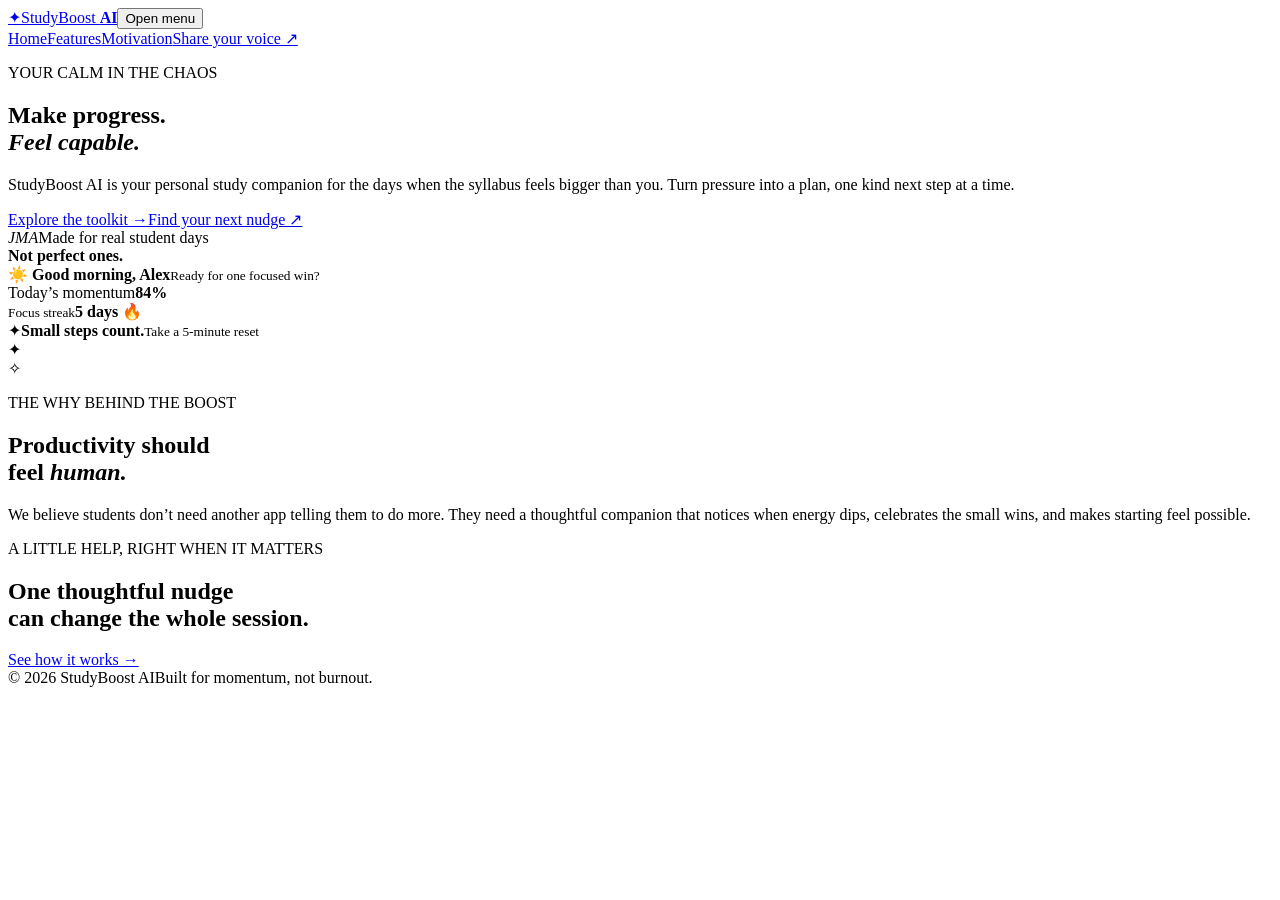
==== index.html @ 9d174f4b "Add files via upload" ====
<!doctype html><html lang="en"><head><meta charset="UTF-8"><meta name="viewport" content="width=device-width,initial-scale=1"><meta name="description" content="StudyBoost AI helps stressed students build calm, consistent study momentum."><title>StudyBoost AI | Calm progress</title><link rel="stylesheet" href="site.css"></head><body><header class="site-header"><nav class="nav shell" aria-label="Primary navigation"><a class="brand" href="index.html"><span class="brand-mark">✦</span>StudyBoost <b>AI</b></a><button class="menu-toggle" aria-expanded="false" aria-controls="site-menu"><span></span><span></span><span></span><span class="sr-only">Open menu</span></button><div class="nav-links" id="site-menu"><a class="active" href="index.html">Home</a><a href="features.html">Features</a><a href="motivation.html">Motivation</a><a class="nav-cta" href="motivation.html#share-quote">Share your voice ↗</a></div></nav></header><main><section class="hero shell"><div class="hero-copy"><p class="eyebrow">YOUR CALM IN THE CHAOS <span></span></p><h1>Make progress.<br><em>Feel capable.</em></h1><p class="hero-text">StudyBoost AI is your personal study companion for the days when the syllabus feels bigger than you. Turn pressure into a plan, one kind next step at a time.</p><div class="hero-actions"><a class="button primary" href="features.html">Explore the toolkit <span>→</span></a><a class="text-link" href="motivation.html">Find your next nudge ↗</a></div><div class="trust-row"><span class="avatars"><i>J</i><i>M</i><i>A</i></span><span>Made for real student days<br><strong>Not perfect ones.</strong></span></div></div><div class="hero-art" aria-label="Illustration of a student study dashboard" role="img"><div class="glow-orb"></div><div class="note note-one">☀️ <b>Good morning, Alex</b><small>Ready for one focused win?</small></div><div class="dashboard-card"><div class="dash-top"><span>Today’s momentum</span><strong>84%</strong></div><div class="progress"><span></span></div><div class="dash-row"><div class="mini-chart"><i></i><i></i><i></i><i></i><i></i><i></i><i></i></div><div><small>Focus streak</small><b>5 days 🔥</b></div></div></div><div class="note note-two"><span>✦</span><b>Small steps count.</b><small>Take a 5-minute reset</small></div><div class="sparkle sparkle-one">✦</div><div class="sparkle sparkle-two">✧</div></div></section><section class="mission shell"><p class="eyebrow">THE WHY BEHIND THE BOOST <span></span></p><div class="mission-grid"><h2>Productivity should<br>feel <em>human.</em></h2><p>We believe students don’t need another app telling them to do more. They need a thoughtful companion that notices when energy dips, celebrates the small wins, and makes starting feel possible.</p></div></section><section class="home-band"><div class="shell band-inner"><div><p class="eyebrow">A LITTLE HELP, RIGHT WHEN IT MATTERS <span></span></p><h2>One thoughtful nudge<br>can change the whole session.</h2></div><a class="button light" href="features.html">See how it works <span>→</span></a></div></section></main><footer class="footer shell"><span>© 2026 StudyBoost AI</span><span>Built for momentum, not burnout.</span></footer><script src="site.js"></script></body></html>
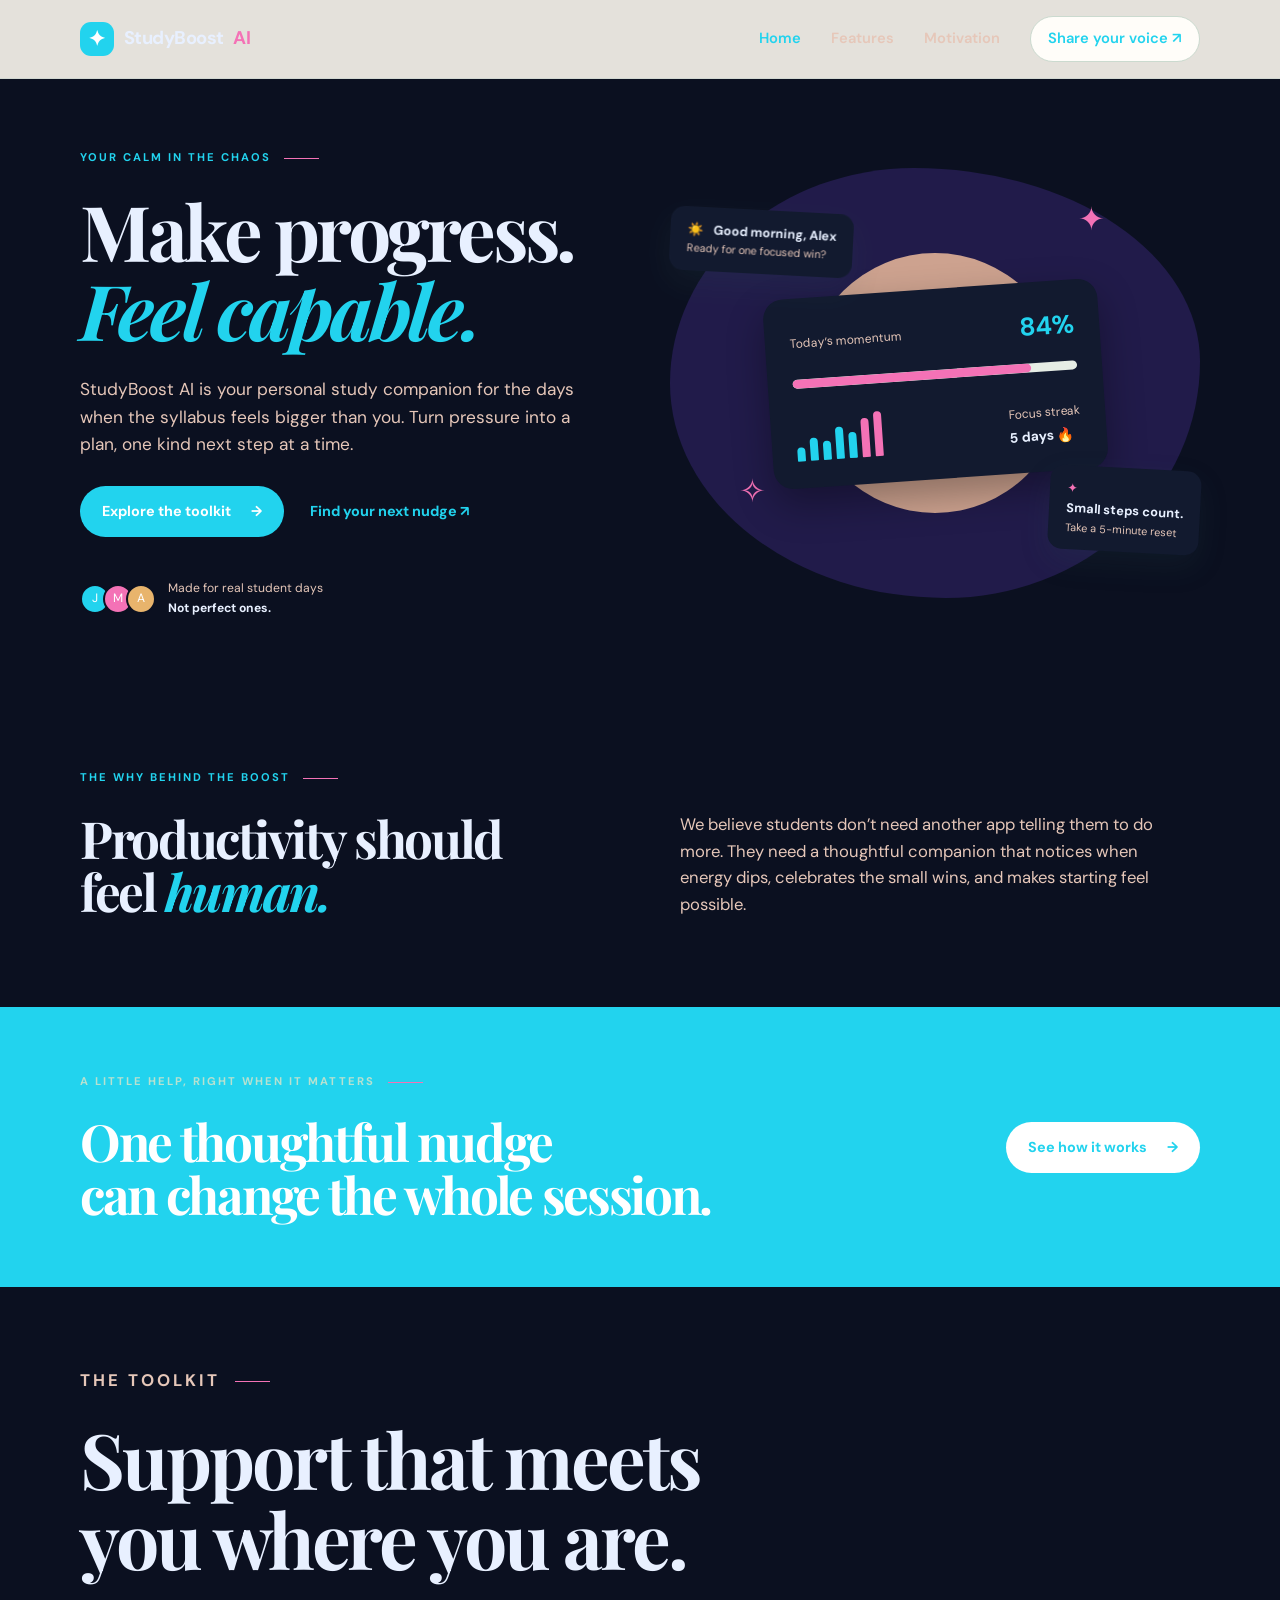
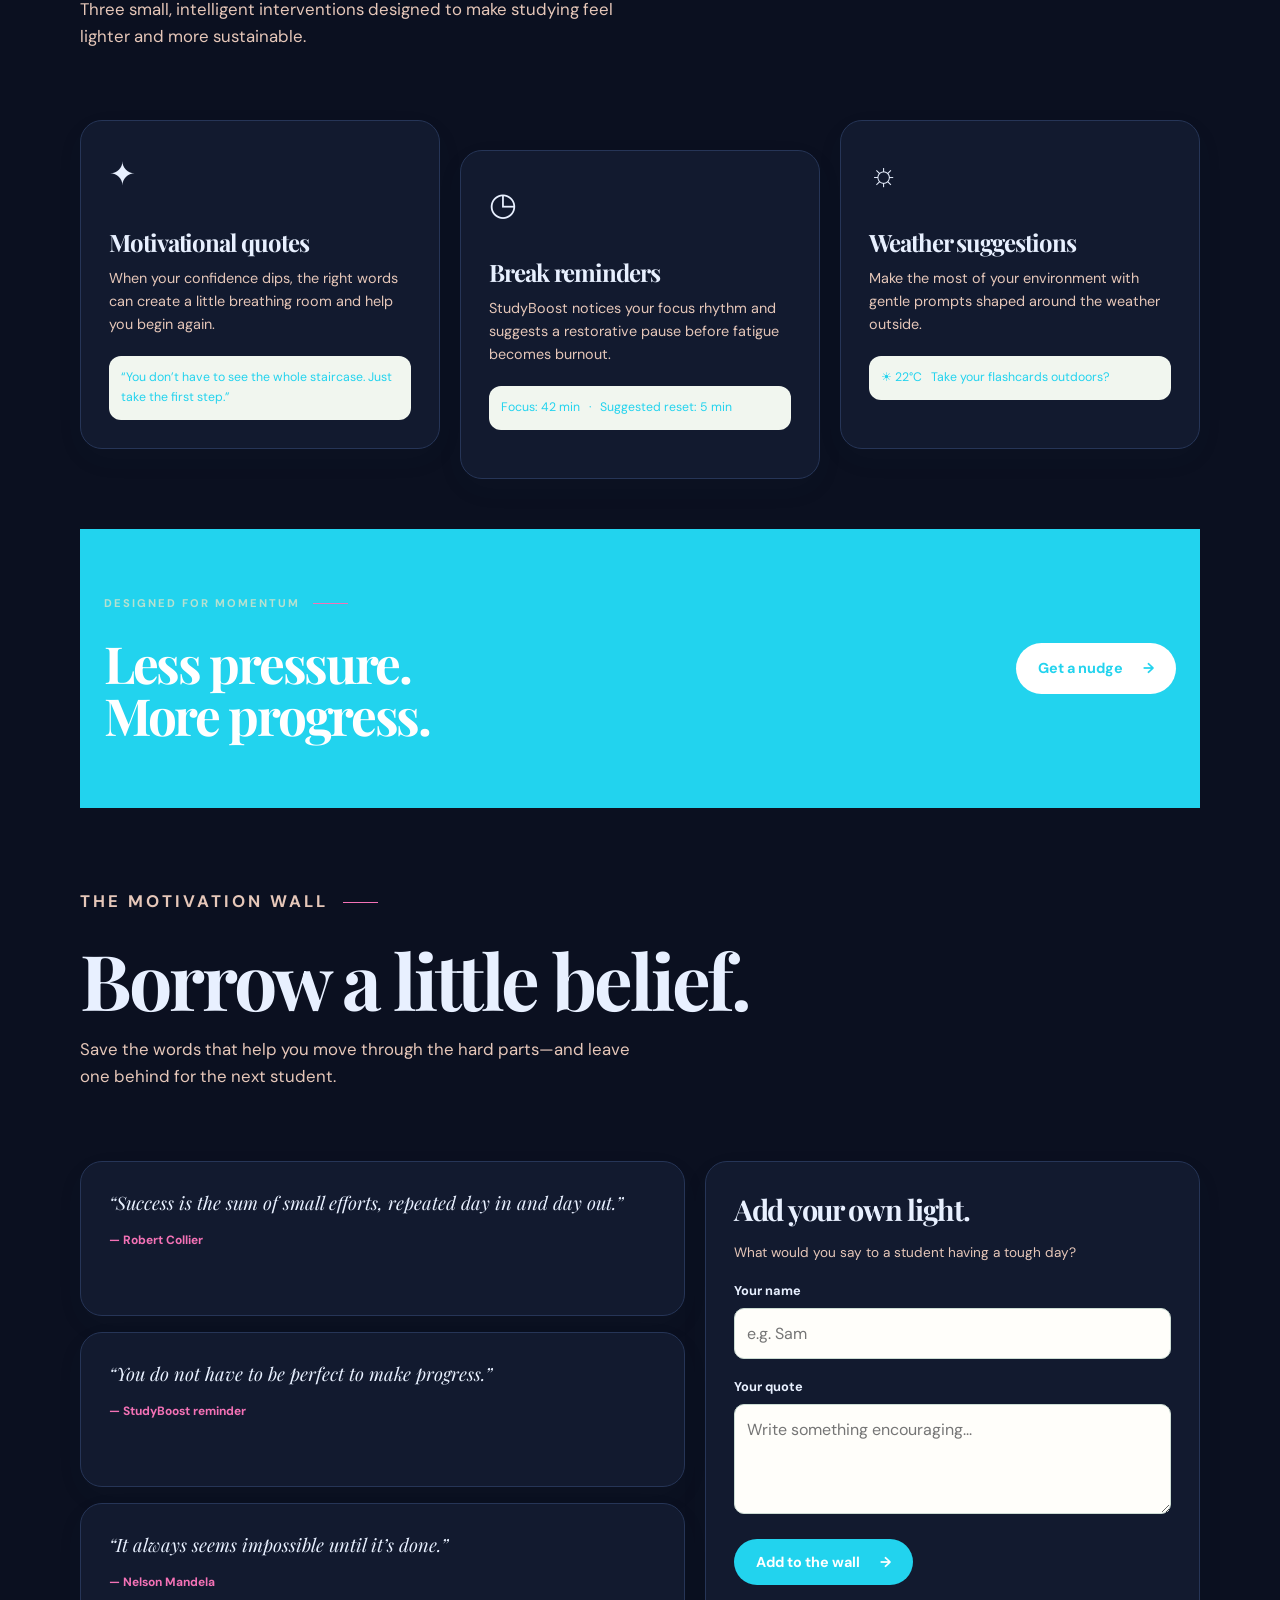
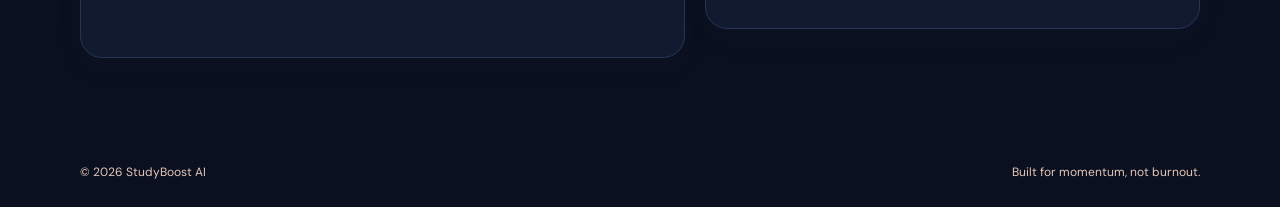
==== commit 3e5a4756: "Add files via upload" ====
--- a/index.html
+++ b/index.html
@@ -1 +1,40 @@
-<!doctype html><html lang="en"><head><meta charset="UTF-8"><meta name="viewport" content="width=device-width,initial-scale=1"><meta name="description" content="StudyBoost AI helps stressed students build calm, consistent study momentum."><title>StudyBoost AI | Calm progress</title><link rel="stylesheet" href="site.css"></head><body><header class="site-header"><nav class="nav shell" aria-label="Primary navigation"><a class="brand" href="index.html"><span class="brand-mark">✦</span>StudyBoost <b>AI</b></a><button class="menu-toggle" aria-expanded="false" aria-controls="site-menu"><span></span><span></span><span></span><span class="sr-only">Open menu</span></button><div class="nav-links" id="site-menu"><a class="active" href="index.html">Home</a><a href="features.html">Features</a><a href="motivation.html">Motivation</a><a class="nav-cta" href="motivation.html#share-quote">Share your voice ↗</a></div></nav></header><main><section class="hero shell"><div class="hero-copy"><p class="eyebrow">YOUR CALM IN THE CHAOS <span></span></p><h1>Make progress.<br><em>Feel capable.</em></h1><p class="hero-text">StudyBoost AI is your personal study companion for the days when the syllabus feels bigger than you. Turn pressure into a plan, one kind next step at a time.</p><div class="hero-actions"><a class="button primary" href="features.html">Explore the toolkit <span>→</span></a><a class="text-link" href="motivation.html">Find your next nudge ↗</a></div><div class="trust-row"><span class="avatars"><i>J</i><i>M</i><i>A</i></span><span>Made for real student days<br><strong>Not perfect ones.</strong></span></div></div><div class="hero-art" aria-label="Illustration of a student study dashboard" role="img"><div class="glow-orb"></div><div class="note note-one">☀️ <b>Good morning, Alex</b><small>Ready for one focused win?</small></div><div class="dashboard-card"><div class="dash-top"><span>Today’s momentum</span><strong>84%</strong></div><div class="progress"><span></span></div><div class="dash-row"><div class="mini-chart"><i></i><i></i><i></i><i></i><i></i><i></i><i></i></div><div><small>Focus streak</small><b>5 days 🔥</b></div></div></div><div class="note note-two"><span>✦</span><b>Small steps count.</b><small>Take a 5-minute reset</small></div><div class="sparkle sparkle-one">✦</div><div class="sparkle sparkle-two">✧</div></div></section><section class="mission shell"><p class="eyebrow">THE WHY BEHIND THE BOOST <span></span></p><div class="mission-grid"><h2>Productivity should<br>feel <em>human.</em></h2><p>We believe students don’t need another app telling them to do more. They need a thoughtful companion that notices when energy dips, celebrates the small wins, and makes starting feel possible.</p></div></section><section class="home-band"><div class="shell band-inner"><div><p class="eyebrow">A LITTLE HELP, RIGHT WHEN IT MATTERS <span></span></p><h2>One thoughtful nudge<br>can change the whole session.</h2></div><a class="button light" href="features.html">See how it works <span>→</span></a></div></section></main><footer class="footer shell"><span>© 2026 StudyBoost AI</span><span>Built for momentum, not burnout.</span></footer><script src="site.js"></script></body></html>+<!doctype html>
+<html lang="en">
+<head>
+	<meta charset="UTF-8">
+	<meta name="viewport" content="width=device-width,initial-scale=1">
+	<meta name="description" content="StudyBoost AI helps stressed students build calm, consistent study momentum.">
+	<title>StudyBoost AI | Calm progress</title>
+	<link rel="stylesheet" href="site.css">
+</head>
+<body>
+	<header class="site-header">
+		<nav class="nav shell" aria-label="Primary navigation">
+			<a class="brand" href="#home"><span class="brand-mark">✦</span>StudyBoost <b>AI</b></a>
+			<button class="menu-toggle" aria-expanded="false" aria-controls="site-menu"><span></span><span></span><span></span><span class="sr-only">Open menu</span></button>
+			<div class="nav-links" id="site-menu">
+				<a class="active" href="#home">Home</a><a href="#features">Features</a><a href="#motivation">Motivation</a><a class="nav-cta" href="#share-quote">Share your voice ↗</a>
+			</div>
+		</nav>
+	</header>
+	<main>
+		<section class="hero shell" id="home">
+			<div class="hero-copy"><p class="eyebrow">YOUR CALM IN THE CHAOS <span></span></p><h1>Make progress.<br><em>Feel capable.</em></h1><p class="hero-text">StudyBoost AI is your personal study companion for the days when the syllabus feels bigger than you. Turn pressure into a plan, one kind next step at a time.</p><div class="hero-actions"><a class="button primary" href="#features">Explore the toolkit <span>→</span></a><a class="text-link" href="#motivation">Find your next nudge ↗</a></div><div class="trust-row"><span class="avatars"><i>J</i><i>M</i><i>A</i></span><span>Made for real student days<br><strong>Not perfect ones.</strong></span></div></div>
+			<div class="hero-art" aria-label="Illustration of a student study dashboard" role="img"><div class="glow-orb"></div><div class="note note-one">☀️ <b>Good morning, Alex</b><small>Ready for one focused win?</small></div><div class="dashboard-card"><div class="dash-top"><span>Today’s momentum</span><strong>84%</strong></div><div class="progress"><span></span></div><div class="dash-row"><div class="mini-chart"><i></i><i></i><i></i><i></i><i></i><i></i><i></i></div><div><small>Focus streak</small><b>5 days 🔥</b></div></div></div><div class="note note-two"><span>✦</span><b>Small steps count.</b><small>Take a 5-minute reset</small></div><div class="sparkle sparkle-one">✦</div><div class="sparkle sparkle-two">✧</div></div>
+		</section>
+		<section class="mission shell"><p class="eyebrow">THE WHY BEHIND THE BOOST <span></span></p><div class="mission-grid"><h2>Productivity should<br>feel <em>human.</em></h2><p>We believe students don’t need another app telling them to do more. They need a thoughtful companion that notices when energy dips, celebrates the small wins, and makes starting feel possible.</p></div></section>
+		<section class="home-band"><div class="shell band-inner"><div><p class="eyebrow">A LITTLE HELP, RIGHT WHEN IT MATTERS <span></span></p><h2>One thoughtful nudge<br>can change the whole session.</h2></div><a class="button light" href="#features">See how it works <span>→</span></a></div></section>
+		<section class="shell single-page-section" id="features">
+			<div class="page-intro"><p class="eyebrow">THE TOOLKIT <span></span></p><h1>Support that meets you where you are.</h1><p>Three small, intelligent interventions designed to make studying feel lighter and more sustainable.</p></div>
+			<section class="feature-grid" aria-label="StudyBoost features"><article class="feature-card"><div class="icon">✦</div><h2>Motivational quotes</h2><p>When your confidence dips, the right words can create a little breathing room and help you begin again.</p><div class="demo">“You don’t have to see the whole staircase. Just take the first step.”</div></article><article class="feature-card"><div class="icon">◷</div><h2>Break reminders</h2><p>StudyBoost notices your focus rhythm and suggests a restorative pause before fatigue becomes burnout.</p><div class="demo">Focus: 42 min &nbsp; · &nbsp; Suggested reset: 5 min</div></article><article class="feature-card"><div class="icon">☼</div><h2>Weather suggestions</h2><p>Make the most of your environment with gentle prompts shaped around the weather outside.</p><div class="demo">☀ 22°C &nbsp; Take your flashcards outdoors?</div></article></section>
+			<section class="home-band"><div class="band-inner shell"><div><p class="eyebrow">DESIGNED FOR MOMENTUM <span></span></p><h2>Less pressure.<br>More progress.</h2></div><a class="button light" href="#motivation">Get a nudge <span>→</span></a></div></section>
+		</section>
+		<section class="shell single-page-section" id="motivation">
+			<div class="page-intro"><p class="eyebrow">THE MOTIVATION WALL <span></span></p><h1>Borrow a little belief.</h1><p>Save the words that help you move through the hard parts—and leave one behind for the next student.</p></div>
+			<section class="quote-layout"><div class="quote-list" aria-label="Motivational quotes"><article class="quote-card"><p>“Success is the sum of small efforts, repeated day in and day out.”</p><cite>— Robert Collier</cite></article><article class="quote-card"><p>“You do not have to be perfect to make progress.”</p><cite>— StudyBoost reminder</cite></article><article class="quote-card"><p>“It always seems impossible until it’s done.”</p><cite>— Nelson Mandela</cite></article></div><aside class="form-card" id="share-quote"><h2>Add your own light.</h2><p>What would you say to a student having a tough day?</p><form id="quote-form"><label for="name">Your name</label><input id="name" name="name" required maxlength="60" placeholder="e.g. Sam"><label for="quote">Your quote</label><textarea id="quote" name="quote" required maxlength="240" placeholder="Write something encouraging..."></textarea><button class="button primary" type="submit">Add to the wall <span>→</span></button><p class="form-status" aria-live="polite"></p></form></aside></section>
+		</section>
+	</main>
+	<footer class="footer shell"><span>© 2026 StudyBoost AI</span><span>Built for momentum, not burnout.</span></footer>
+	<script src="site.js"></script>
+</body>
+</html>
--- a/site.css
+++ b/site.css
@@ -0,0 +1,37 @@
+@import url('https://fonts.googleapis.com/css2?family=DM+Sans:wght@400;500;600;700&family=Playfair+Display:ital,wght@0,600;0,700;1,600;1,700&display=swap');
+:root{--ink:#E8F0FF;
+    --muted:#e6c7b9;--cream:#0B1020;
+    --paper:#121A2F;--teal:#22D3EE;
+    --mint:#211B4A;--coral:#F472B6;
+    --line:#263557;
+    --shadow:0 16px 38px rgba(0,0,0,.32);
+    --sans:'DM Sans',Arial,sans-serif;
+    --serif:'Playfair Display',
+    Georgia,serif}*{box-sizing:border-box}
+    body{margin:0;background:var(--cream);
+        color:var(--ink);font:16px/1.6 var(--sans);
+        overflow-x:hidden}a{color:inherit;
+            text-decoration:none}.shell{width:min(1120px,calc(100% - 48px));
+                margin:auto}.site-header{background:rgba(248,244,236,.92);
+                    border-bottom:1px solid rgba(18,107,104,.09);
+                    position:sticky;top:0;z-index:5;
+                    -webkit-backdrop-filter:blur(14px);
+                    backdrop-filter:blur(14px)}.nav{min-height:78px;
+                        display:flex;align-items:center;
+                        justify-content:space-between;
+                        gap:24px}.brand{display:flex;
+                            align-items:center;gap:10px;
+                            font-size:1.15rem;font-weight:700;
+                            letter-spacing:-.03em}.brand b{color:var(--coral)}.brand-mark{width:34px;height:34px;display:grid;place-items:center;background:var(--teal);
+                                color:#fff;border-radius:11px;
+                                font-size:1.3rem}.nav-links{display:flex;
+                                    align-items:center;gap:30px;font-weight:600;
+                                    color:var(--muted);font-size:.92rem}.nav-links a{transition:color .2s}.nav-links a:hover,.nav-links .active{color:var(--teal)}.nav-cta{padding:10px 17px;border:1px solid #cbdacf;border-radius:99px;color:var(--teal)!important;background:#fffdf9}.menu-toggle{display:none;border:0;background:none;padding:8px}.menu-toggle span:not(.sr-only){display:block;width:24px;height:2px;background:var(--teal);
+                                        margin:4px}.sr-only{position:absolute;width:1px;
+                                            height:1px;overflow:hidden;
+                                            clip:rect(0,0,0,0)}.hero{display:grid;
+                                                grid-template-columns:1fr 1fr;gap:60px;
+                                                min-height:600px;align-items:center;
+                                                padding-top:70px;
+                                                padding-bottom:86px}.eyebrow{color:var(--teal);
+                                                    font-size:.7rem;font-weight:700;letter-spacing:.18em;margin:0 0 24px}.eyebrow span{display:inline-block;width:35px;height:1px;background:var(--coral);vertical-align:middle;margin-left:8px}.hero h1,h2{font:700 clamp(3.1rem,6vw,5.1rem)/1.03 var(--serif);letter-spacing:-.045em;margin:0;color:var(--ink)}em{font-style:italic;color:var(--teal)}.hero-text{max-width:500px;color:var(--muted);font-size:1.08rem;margin:27px 0}.hero-actions{display:flex;align-items:center;gap:26px;flex-wrap:wrap}.button{display:inline-flex;align-items:center;gap:20px;border-radius:99px;padding:14px 22px;font-weight:700;font-size:.9rem;transition:transform .2s,box-shadow .2s}.button:hover{transform:translateY(-2px);box-shadow:0 9px 20px #126b6840}.button.primary{background:var(--teal);color:#fff}.button.light{background:#fff;color:var(--teal)}.text-link{color:var(--teal);font-weight:700;font-size:.9rem}.trust-row{display:flex;gap:12px;align-items:center;color:var(--muted);font-size:.76rem;margin-top:42px}.trust-row strong{color:var(--ink)}.avatars{display:flex}.avatars i{font-style:normal;display:grid;place-items:center;width:30px;height:30px;border-radius:50%;background:var(--coral);color:#fff;border:2px solid var(--cream);margin-left:-7px}.avatars i:first-child{margin-left:0;background:var(--teal)}.avatars i:last-child{background:#e8b46c}.hero-art{min-height:430px;position:relative;background:var(--mint);border-radius:46% 54% 48% 52% / 50% 45% 55% 50%;display:grid;place-items:center}.glow-orb{position:absolute;width:260px;height:260px;border-radius:50%;background:#f8c5a1;opacity:.8}.dashboard-card{z-index:1;background:var(--paper);width:min(335px,72%);padding:25px;border-radius:20px;box-shadow:var(--shadow);transform:rotate(-4deg)}.dash-top,.dash-row{display:flex;justify-content:space-between;align-items:center}.dash-top span,.dash-row small{color:var(--muted);font-size:.75rem}.dash-top strong{font-size:1.6rem;color:var(--teal)}.progress{height:9px;background:#e6ede5;border-radius:99px;margin:15px 0 27px;overflow:hidden}.progress span{display:block;width:84%;height:100%;background:var(--coral);border-radius:inherit}.dash-row b{display:block;font-size:.86rem}.mini-chart{display:flex;align-items:end;gap:5px;height:45px}.mini-chart i{display:block;width:8px;background:var(--teal);border-radius:5px 5px 1px 1px}.mini-chart i:nth-child(1){height:32%}.mini-chart i:nth-child(2){height:52%}.mini-chart i:nth-child(3){height:43%}.mini-chart i:nth-child(4){height:72%}.mini-chart i:nth-child(5){height:58%}.mini-chart i:nth-child(6){height:88%;background:var(--coral)}.mini-chart i:nth-child(7){height:100%;background:var(--coral)}.note{z-index:2;position:absolute;background:var(--paper);border-radius:14px;padding:13px 17px;box-shadow:0 12px 30px #28525224;font-size:.8rem}.note b,.note small{display:block}.note small{color:var(--muted);font-size:.68rem}.note-one{top:42px;left:0;transform:rotate(3deg)}.note-one b{display:inline;margin-left:7px}.note-two{bottom:46px;right:0;transform:rotate(3deg)}.note-two span{color:var(--coral);margin-right:5px}.sparkle{position:absolute;color:var(--coral);font-size:2rem}.sparkle-one{top:6%;right:18%}.sparkle-two{bottom:19%;left:13%}.mission{padding:65px 0 90px}.mission-grid{display:grid;grid-template-columns:1fr 1fr;gap:80px;align-items:end}.mission h2{font-size:clamp(2.4rem,4vw,3.7rem)}.mission-grid>p{color:var(--muted);max-width:490px;margin:0;font-size:1.04rem}.home-band{background:var(--teal);color:#fff}.band-inner{display:flex;align-items:center;justify-content:space-between;gap:30px;padding:66px 0}.band-inner .eyebrow{color:#b7e1d0}.band-inner h2{font-size:clamp(2.1rem,4vw,3.3rem);color:#fff}.footer{display:flex;justify-content:space-between;padding:25px 0;color:var(--muted);font-size:.75rem}.page-intro{padding:80px 0 54px;max-width:720px}.page-intro h1{font:700 clamp(2.8rem,6vw,4.8rem)/1.05 var(--serif);letter-spacing:-.04em;margin:0}.page-intro p{color:var(--muted);font-size:1.05rem;max-width:580px}.feature-grid,.quote-layout{display:grid;grid-template-columns:repeat(3,1fr);gap:20px;padding-bottom:80px}.feature-card,.quote-card,.form-card{background:var(--paper);border:1px solid var(--line);border-radius:22px;padding:28px;box-shadow:0 10px 30px #2852520b}.feature-card{min-height:275px}.feature-card .icon{font-size:2rem}.feature-card h2,.quote-card h2{font:700 1.5rem/1.2 var(--serif);margin:28px 0 10px}.feature-card p,.quote-card p{color:var(--muted);font-size:.9rem;margin:0}.feature-card .demo{margin-top:20px;background:#f1f6ef;border-radius:12px;padding:12px;font-size:.77rem;color:var(--teal)}.feature-card:nth-child(2){transform:translateY(30px)}.quote-layout{grid-template-columns:1.1fr .9fr;align-items:start}.quote-list{display:grid;gap:16px}.quote-card{min-height:155px}.quote-card p{font:italic 1.15rem/1.4 var(--serif);color:var(--ink)}.quote-card cite{display:block;color:var(--coral);font-size:.75rem;margin-top:15px;font-style:normal;font-weight:700}.form-card{position:sticky;top:105px}.form-card h2{font:700 1.8rem var(--serif);margin:0 0 8px}.form-card p{color:var(--muted);font-size:.85rem}label{display:block;font-size:.8rem;font-weight:700;margin-top:18px}input,textarea{width:100%;border:1px solid #ccdcd3;background:#fffefa;border-radius:10px;padding:12px;margin-top:6px;font:inherit;color:var(--ink)}textarea{min-height:110px;resize:vertical}.form-card .button{border:0;margin-top:18px;cursor:pointer;font-family:inherit}.form-status{color:var(--teal);font-size:.8rem;font-weight:700;margin:15px 0 0}@media(max-width:850px){.hero{grid-template-columns:1fr;gap:35px;padding-top:55px}.hero-art{min-height:365px;max-width:560px;width:100%;margin:auto}.mission-grid{gap:35px}.feature-grid{grid-template-columns:1fr 1fr}.quote-layout{grid-template-columns:1fr}.form-card{position:static}.feature-card:nth-child(2){transform:none}}@media(max-width:600px){.shell{width:min(100% - 32px,1120px)}.nav{min-height:68px}.menu-toggle{display:block}.nav-links{display:none;position:absolute;top:68px;left:0;right:0;background:var(--paper);padding:18px 20px 25px;box-shadow:0 18px 25px #2852521a;flex-direction:column;align-items:stretch;gap:0}.nav-links.open{display:flex}.nav-links a{padding:12px 0}.nav-cta{text-align:center;margin-top:7px}.hero{padding-top:43px;padding-bottom:60px}.hero h1{font-size:3.4rem}.hero-text{font-size:.98rem}.hero-art{min-height:310px;border-radius:40px}.dashboard-card{width:70%;padding:18px}.note{font-size:.7rem;padding:9px}.note-one{left:-4px;top:20px}.note-two{right:-4px;bottom:22px}.mission{padding:50px 0 65px}.mission-grid{grid-template-columns:1fr;gap:22px}.band-inner{padding:48px 0;display:block}.band-inner .button{margin-top:25px}.footer{display:block;padding:22px 0}.footer span{display:block;margin-bottom:4px}.page-intro{padding:54px 0 35px}.page-intro h1{font-size:3rem}.feature-grid{grid-template-columns:1fr;padding-bottom:55px}.feature-card{min-height:0}.quote-layout{padding-bottom:55px}.quote-card p{font-size:1.05rem}}@media(prefers-reduced-motion:reduce){*,*::before,*::after{scroll-behavior:auto!important;transition:none!important;animation:none!important}}
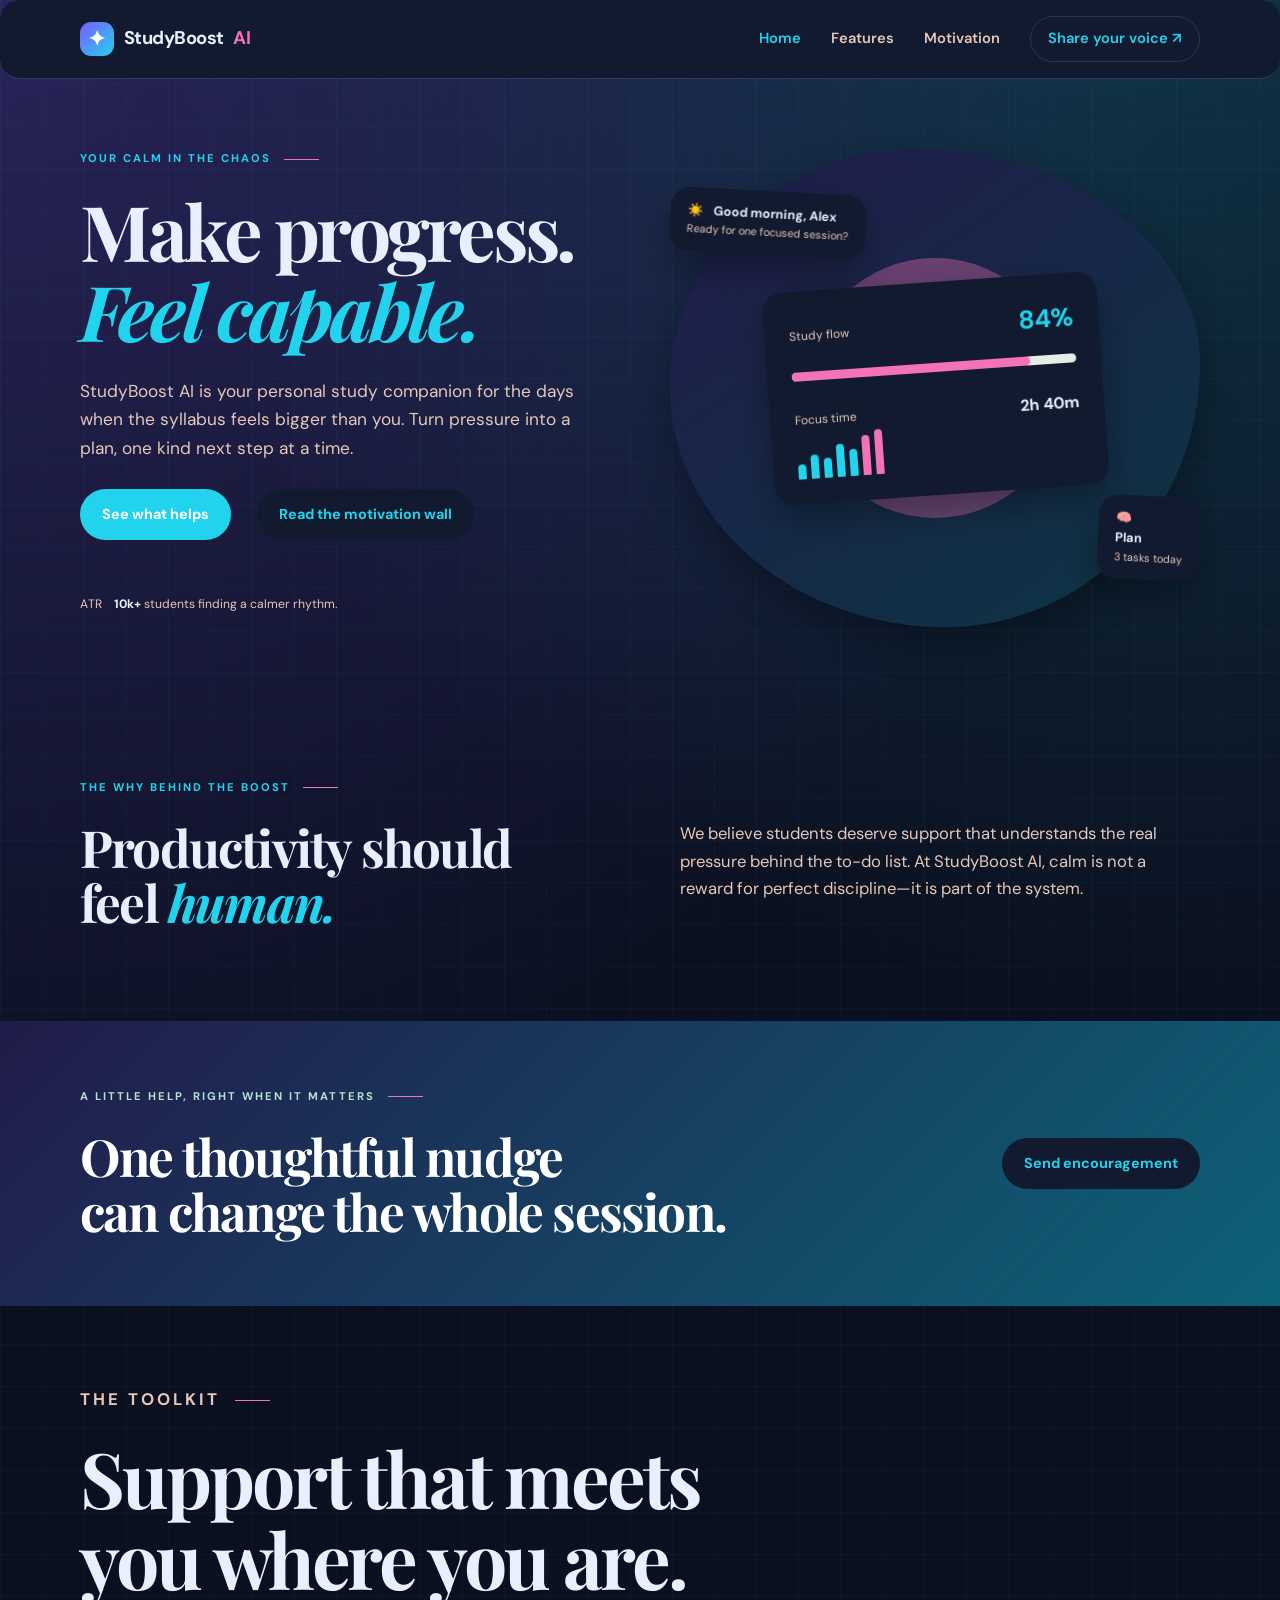
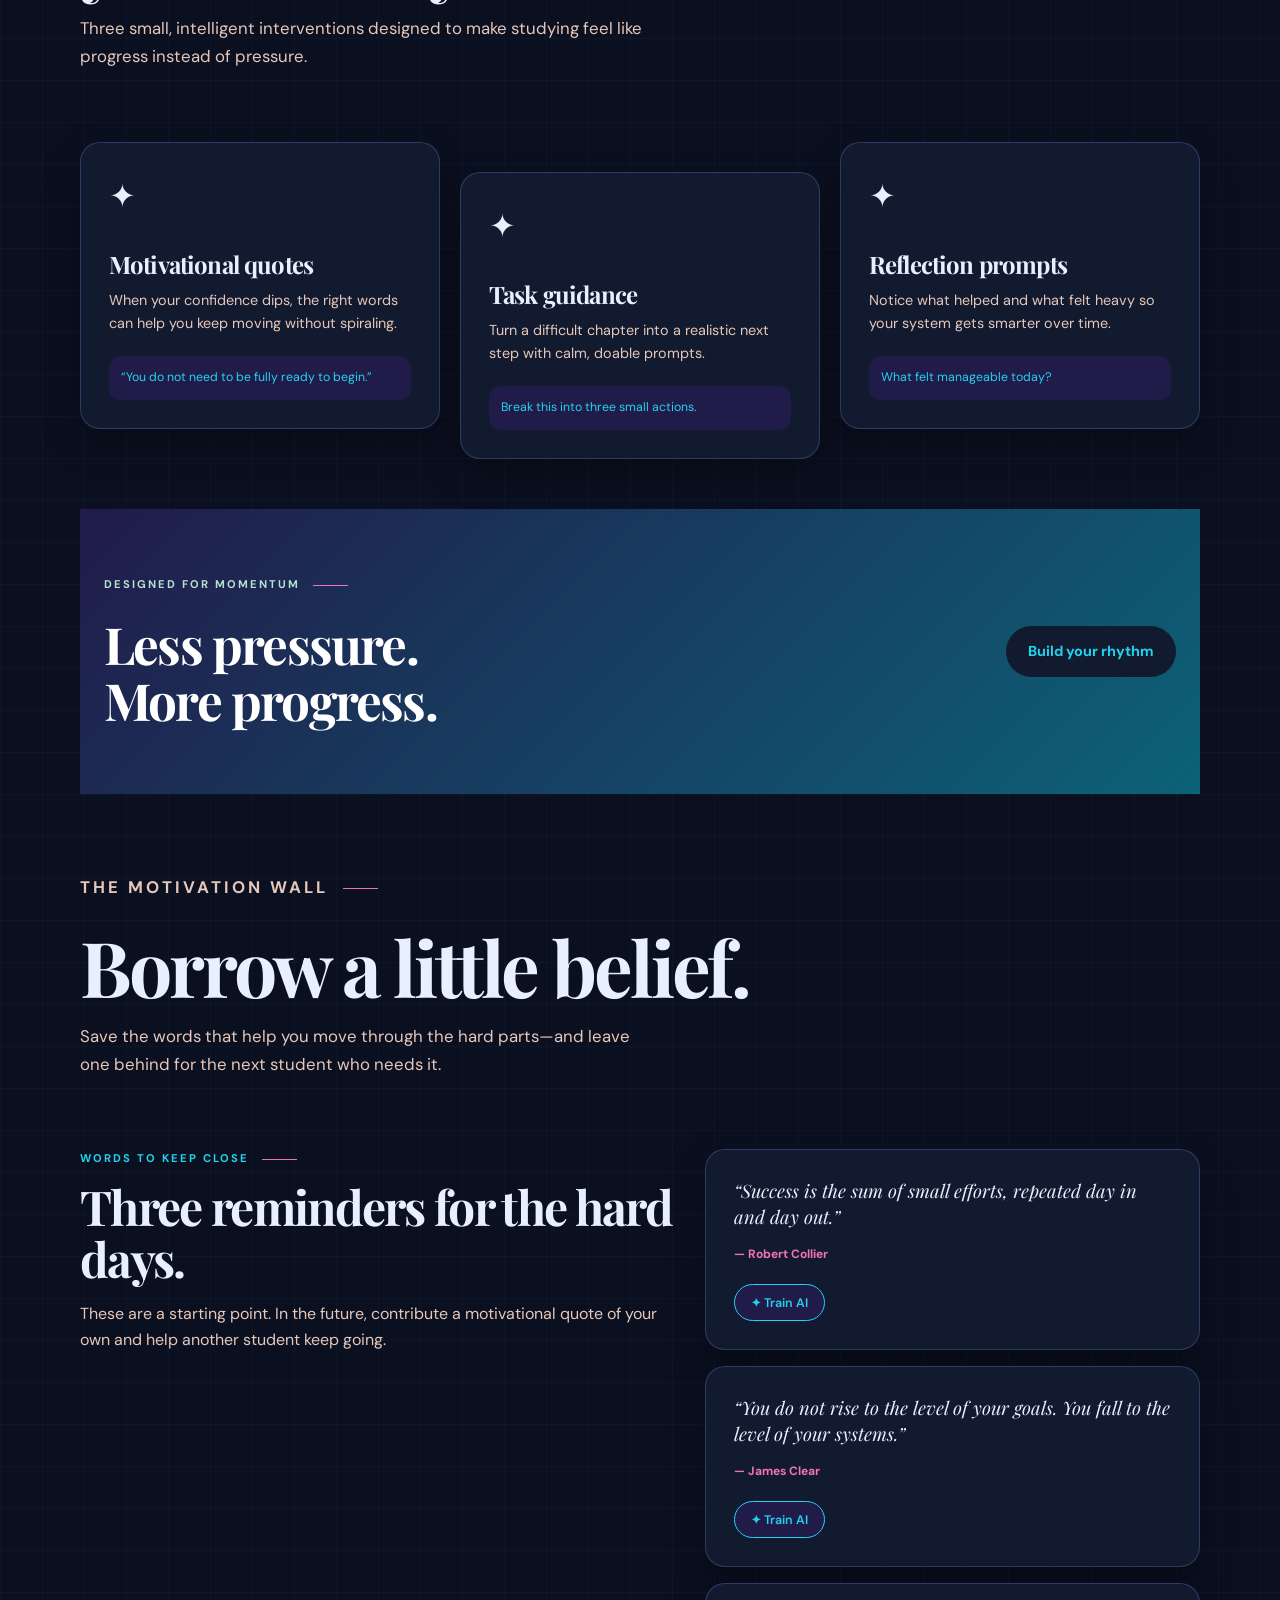
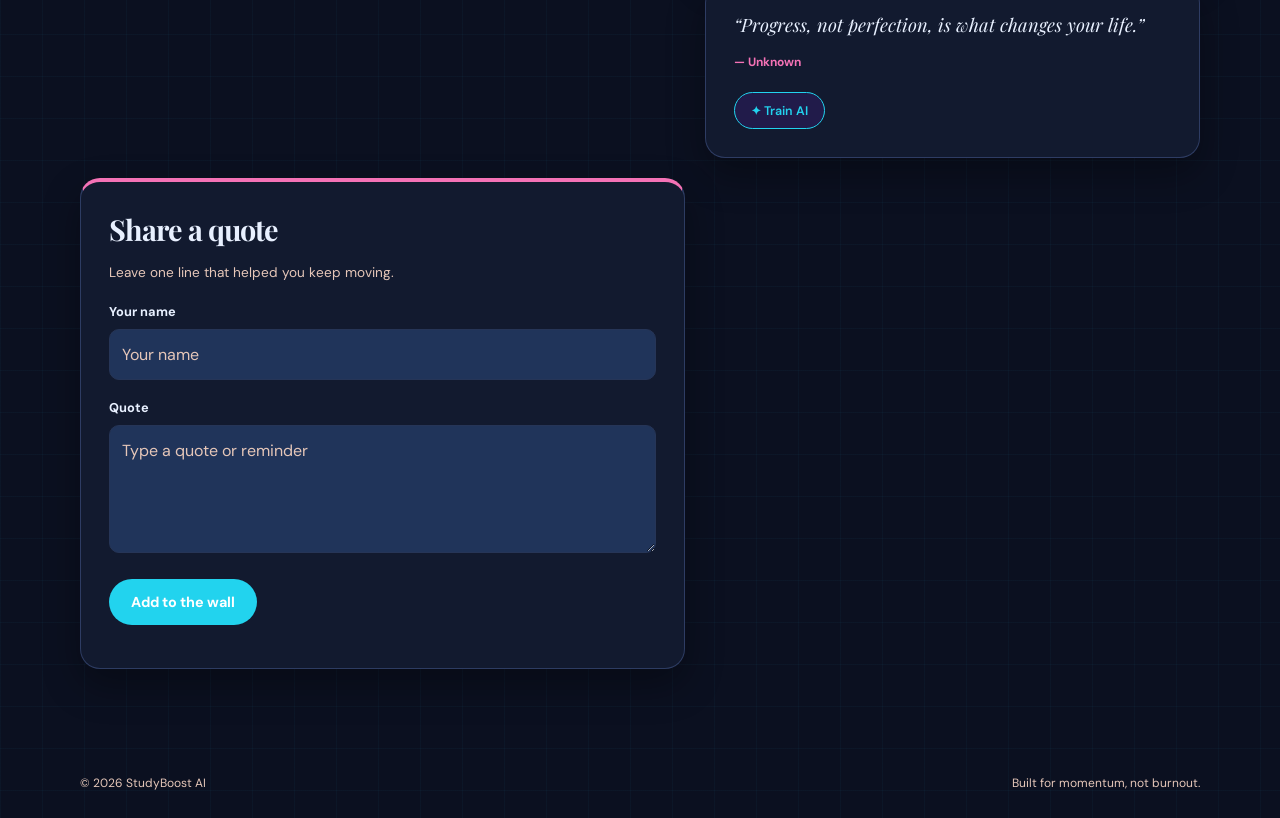
==== commit 5672fbd0: "Optimize font loading by moving Google Fonts to the document head and removing CSS @import" ====
--- a/index.html
+++ b/index.html
@@ -1,40 +1,43 @@
-<!doctype html>
-<html lang="en">
-<head>
-	<meta charset="UTF-8">
-	<meta name="viewport" content="width=device-width,initial-scale=1">
-	<meta name="description" content="StudyBoost AI helps stressed students build calm, consistent study momentum.">
-	<title>StudyBoost AI | Calm progress</title>
-	<link rel="stylesheet" href="site.css">
-</head>
-<body>
-	<header class="site-header">
-		<nav class="nav shell" aria-label="Primary navigation">
-			<a class="brand" href="#home"><span class="brand-mark">✦</span>StudyBoost <b>AI</b></a>
-			<button class="menu-toggle" aria-expanded="false" aria-controls="site-menu"><span></span><span></span><span></span><span class="sr-only">Open menu</span></button>
-			<div class="nav-links" id="site-menu">
-				<a class="active" href="#home">Home</a><a href="#features">Features</a><a href="#motivation">Motivation</a><a class="nav-cta" href="#share-quote">Share your voice ↗</a>
-			</div>
-		</nav>
-	</header>
-	<main>
-		<section class="hero shell" id="home">
-			<div class="hero-copy"><p class="eyebrow">YOUR CALM IN THE CHAOS <span></span></p><h1>Make progress.<br><em>Feel capable.</em></h1><p class="hero-text">StudyBoost AI is your personal study companion for the days when the syllabus feels bigger than you. Turn pressure into a plan, one kind next step at a time.</p><div class="hero-actions"><a class="button primary" href="#features">Explore the toolkit <span>→</span></a><a class="text-link" href="#motivation">Find your next nudge ↗</a></div><div class="trust-row"><span class="avatars"><i>J</i><i>M</i><i>A</i></span><span>Made for real student days<br><strong>Not perfect ones.</strong></span></div></div>
-			<div class="hero-art" aria-label="Illustration of a student study dashboard" role="img"><div class="glow-orb"></div><div class="note note-one">☀️ <b>Good morning, Alex</b><small>Ready for one focused win?</small></div><div class="dashboard-card"><div class="dash-top"><span>Today’s momentum</span><strong>84%</strong></div><div class="progress"><span></span></div><div class="dash-row"><div class="mini-chart"><i></i><i></i><i></i><i></i><i></i><i></i><i></i></div><div><small>Focus streak</small><b>5 days 🔥</b></div></div></div><div class="note note-two"><span>✦</span><b>Small steps count.</b><small>Take a 5-minute reset</small></div><div class="sparkle sparkle-one">✦</div><div class="sparkle sparkle-two">✧</div></div>
-		</section>
-		<section class="mission shell"><p class="eyebrow">THE WHY BEHIND THE BOOST <span></span></p><div class="mission-grid"><h2>Productivity should<br>feel <em>human.</em></h2><p>We believe students don’t need another app telling them to do more. They need a thoughtful companion that notices when energy dips, celebrates the small wins, and makes starting feel possible.</p></div></section>
-		<section class="home-band"><div class="shell band-inner"><div><p class="eyebrow">A LITTLE HELP, RIGHT WHEN IT MATTERS <span></span></p><h2>One thoughtful nudge<br>can change the whole session.</h2></div><a class="button light" href="#features">See how it works <span>→</span></a></div></section>
-		<section class="shell single-page-section" id="features">
-			<div class="page-intro"><p class="eyebrow">THE TOOLKIT <span></span></p><h1>Support that meets you where you are.</h1><p>Three small, intelligent interventions designed to make studying feel lighter and more sustainable.</p></div>
-			<section class="feature-grid" aria-label="StudyBoost features"><article class="feature-card"><div class="icon">✦</div><h2>Motivational quotes</h2><p>When your confidence dips, the right words can create a little breathing room and help you begin again.</p><div class="demo">“You don’t have to see the whole staircase. Just take the first step.”</div></article><article class="feature-card"><div class="icon">◷</div><h2>Break reminders</h2><p>StudyBoost notices your focus rhythm and suggests a restorative pause before fatigue becomes burnout.</p><div class="demo">Focus: 42 min &nbsp; · &nbsp; Suggested reset: 5 min</div></article><article class="feature-card"><div class="icon">☼</div><h2>Weather suggestions</h2><p>Make the most of your environment with gentle prompts shaped around the weather outside.</p><div class="demo">☀ 22°C &nbsp; Take your flashcards outdoors?</div></article></section>
-			<section class="home-band"><div class="band-inner shell"><div><p class="eyebrow">DESIGNED FOR MOMENTUM <span></span></p><h2>Less pressure.<br>More progress.</h2></div><a class="button light" href="#motivation">Get a nudge <span>→</span></a></div></section>
-		</section>
-		<section class="shell single-page-section" id="motivation">
-			<div class="page-intro"><p class="eyebrow">THE MOTIVATION WALL <span></span></p><h1>Borrow a little belief.</h1><p>Save the words that help you move through the hard parts—and leave one behind for the next student.</p></div>
-			<section class="quote-layout"><div class="quote-list" aria-label="Motivational quotes"><article class="quote-card"><p>“Success is the sum of small efforts, repeated day in and day out.”</p><cite>— Robert Collier</cite></article><article class="quote-card"><p>“You do not have to be perfect to make progress.”</p><cite>— StudyBoost reminder</cite></article><article class="quote-card"><p>“It always seems impossible until it’s done.”</p><cite>— Nelson Mandela</cite></article></div><aside class="form-card" id="share-quote"><h2>Add your own light.</h2><p>What would you say to a student having a tough day?</p><form id="quote-form"><label for="name">Your name</label><input id="name" name="name" required maxlength="60" placeholder="e.g. Sam"><label for="quote">Your quote</label><textarea id="quote" name="quote" required maxlength="240" placeholder="Write something encouraging..."></textarea><button class="button primary" type="submit">Add to the wall <span>→</span></button><p class="form-status" aria-live="polite"></p></form></aside></section>
-		</section>
-	</main>
-	<footer class="footer shell"><span>© 2026 StudyBoost AI</span><span>Built for momentum, not burnout.</span></footer>
-	<script src="site.js"></script>
-</body>
-</html>+<!doctype html>
+<html lang="en">
+<head>
+	<meta charset="UTF-8">
+	<meta name="viewport" content="width=device-width,initial-scale=1">
+	<meta name="description" content="StudyBoost AI helps stressed students build calm, consistent study momentum.">
+	<title>StudyBoost AI | Calm progress</title>
+	<link rel="preconnect" href="https://fonts.googleapis.com">
+	<link rel="preconnect" href="https://fonts.gstatic.com" crossorigin>
+	<link href="https://fonts.googleapis.com/css2?family=DM+Sans:wght@400;500;600;700&family=Playfair+Display:ital,wght@0,600;0,700;1,600;1,700&display=swap" rel="stylesheet">
+	<link rel="stylesheet" href="site.css">
+</head>
+<body>
+	<header class="site-header">
+		<nav class="nav shell" aria-label="Primary navigation">
+			<a class="brand" href="#home"><span class="brand-mark">✦</span>StudyBoost <b>AI</b></a>
+			<button class="menu-toggle" aria-expanded="false" aria-controls="site-menu"><span></span><span></span><span></span><span class="sr-only">Open menu</span></button>
+			<div class="nav-links" id="site-menu">
+				<a class="active" href="#home">Home</a><a href="#features">Features</a><a href="#motivation">Motivation</a><a class="nav-cta" href="#share-quote">Share your voice ↗</a>
+			</div>
+		</nav>
+	</header>
+	<main>
+		<section class="hero shell" id="home">
+			<div class="hero-copy"><p class="eyebrow">YOUR CALM IN THE CHAOS <span></span></p><h1>Make progress.<br><em>Feel capable.</em></h1><p class="hero-text">StudyBoost AI is your personal study companion for the days when the syllabus feels bigger than you. Turn pressure into a plan, one kind next step at a time.</p><div class="hero-actions"><a class="button primary" href="#features">See what helps</a><a class="button light" href="#motivation">Read the motivation wall</a></div><div class="trust-row"><div class="avatars"><span>A</span><span>T</span><span>R</span></div><p><strong>10k+</strong> students finding a calmer rhythm.</p></div></div>
+			<div class="hero-art" aria-label="Illustration of a student study dashboard" role="img"><div class="glow-orb"></div><div class="note note-one">☀️ <b>Good morning, Alex</b><small>Ready for one focused session?</small></div><div class="note note-two">🧠 <b>Plan</b><small>3 tasks today</small></div><div class="dashboard-card"><div class="dash-top"><span>Study flow</span><strong>84%</strong></div><div class="progress"><span></span></div><div class="dash-row"><small>Focus time</small><strong>2h 40m</strong></div><div class="mini-chart"><i></i><i></i><i></i><i></i><i></i><i></i><i></i></div></div></div>
+		</section>
+		<section class="mission shell"><p class="eyebrow">THE WHY BEHIND THE BOOST <span></span></p><div class="mission-grid"><h2>Productivity should<br>feel <em>human.</em></h2><p>We believe students deserve support that understands the real pressure behind the to-do list. At StudyBoost AI, calm is not a reward for perfect discipline—it is part of the system.</p></div></section>
+		<section class="home-band"><div class="shell band-inner"><div><p class="eyebrow">A LITTLE HELP, RIGHT WHEN IT MATTERS <span></span></p><h2>One thoughtful nudge<br>can change the whole session.</h2></div><a class="button light" href="#share-quote">Send encouragement</a></div></section>
+		<section class="shell single-page-section" id="features">
+			<div class="page-intro"><p class="eyebrow">THE TOOLKIT <span></span></p><h1>Support that meets you where you are.</h1><p>Three small, intelligent interventions designed to make studying feel like progress instead of pressure.</p></div>
+			<section class="feature-grid" aria-label="StudyBoost features"><article class="feature-card"><div class="icon">✦</div><h2>Motivational quotes</h2><p>When your confidence dips, the right words can help you keep moving without spiraling.</p><div class="demo">“You do not need to be fully ready to begin.”</div></article><article class="feature-card"><div class="icon">✦</div><h2>Task guidance</h2><p>Turn a difficult chapter into a realistic next step with calm, doable prompts.</p><div class="demo">Break this into three small actions.</div></article><article class="feature-card"><div class="icon">✦</div><h2>Reflection prompts</h2><p>Notice what helped and what felt heavy so your system gets smarter over time.</p><div class="demo">What felt manageable today?</div></article></section>
+			<section class="home-band"><div class="band-inner shell"><div><p class="eyebrow">DESIGNED FOR MOMENTUM <span></span></p><h2>Less pressure.<br>More progress.</h2></div><a class="button light" href="#share-quote">Build your rhythm</a></div></section>
+		</section>
+		<section class="shell single-page-section" id="motivation">
+			<div class="page-intro"><p class="eyebrow">THE MOTIVATION WALL <span></span></p><h1>Borrow a little belief.</h1><p>Save the words that help you move through the hard parts—and leave one behind for the next student who needs it.</p></div>
+			<section class="quote-layout"><div class="quote-list" aria-label="Motivational quotes"><article class="quote-card"><p>“Success is the sum of small efforts, repeated day in and day out.”</p><cite>— Robert Collier</cite></article><article class="quote-card"><p>“You do not rise to the level of your goals. You fall to the level of your systems.”</p><cite>— James Clear</cite></article><article class="quote-card"><p>“Progress, not perfection, is what changes your life.”</p><cite>— Unknown</cite></article></div><div class="form-card" id="share-quote"><h2>Share a quote</h2><p>Leave one line that helped you keep moving.</p><form id="quote-form"><label for="name">Your name</label><input id="name" name="name" type="text" placeholder="Your name" required><label for="quote">Quote</label><textarea id="quote" name="quote" rows="4" placeholder="Type a quote or reminder" required></textarea><button class="button primary" type="submit">Add to the wall</button><p class="form-status" aria-live="polite"></p></form></div></section>
+		</section>
+	</main>
+	<footer class="footer shell"><span>© 2026 StudyBoost AI</span><span>Built for momentum, not burnout.</span></footer>
+	<script src="site.js"></script>
+</body>
+</html>
